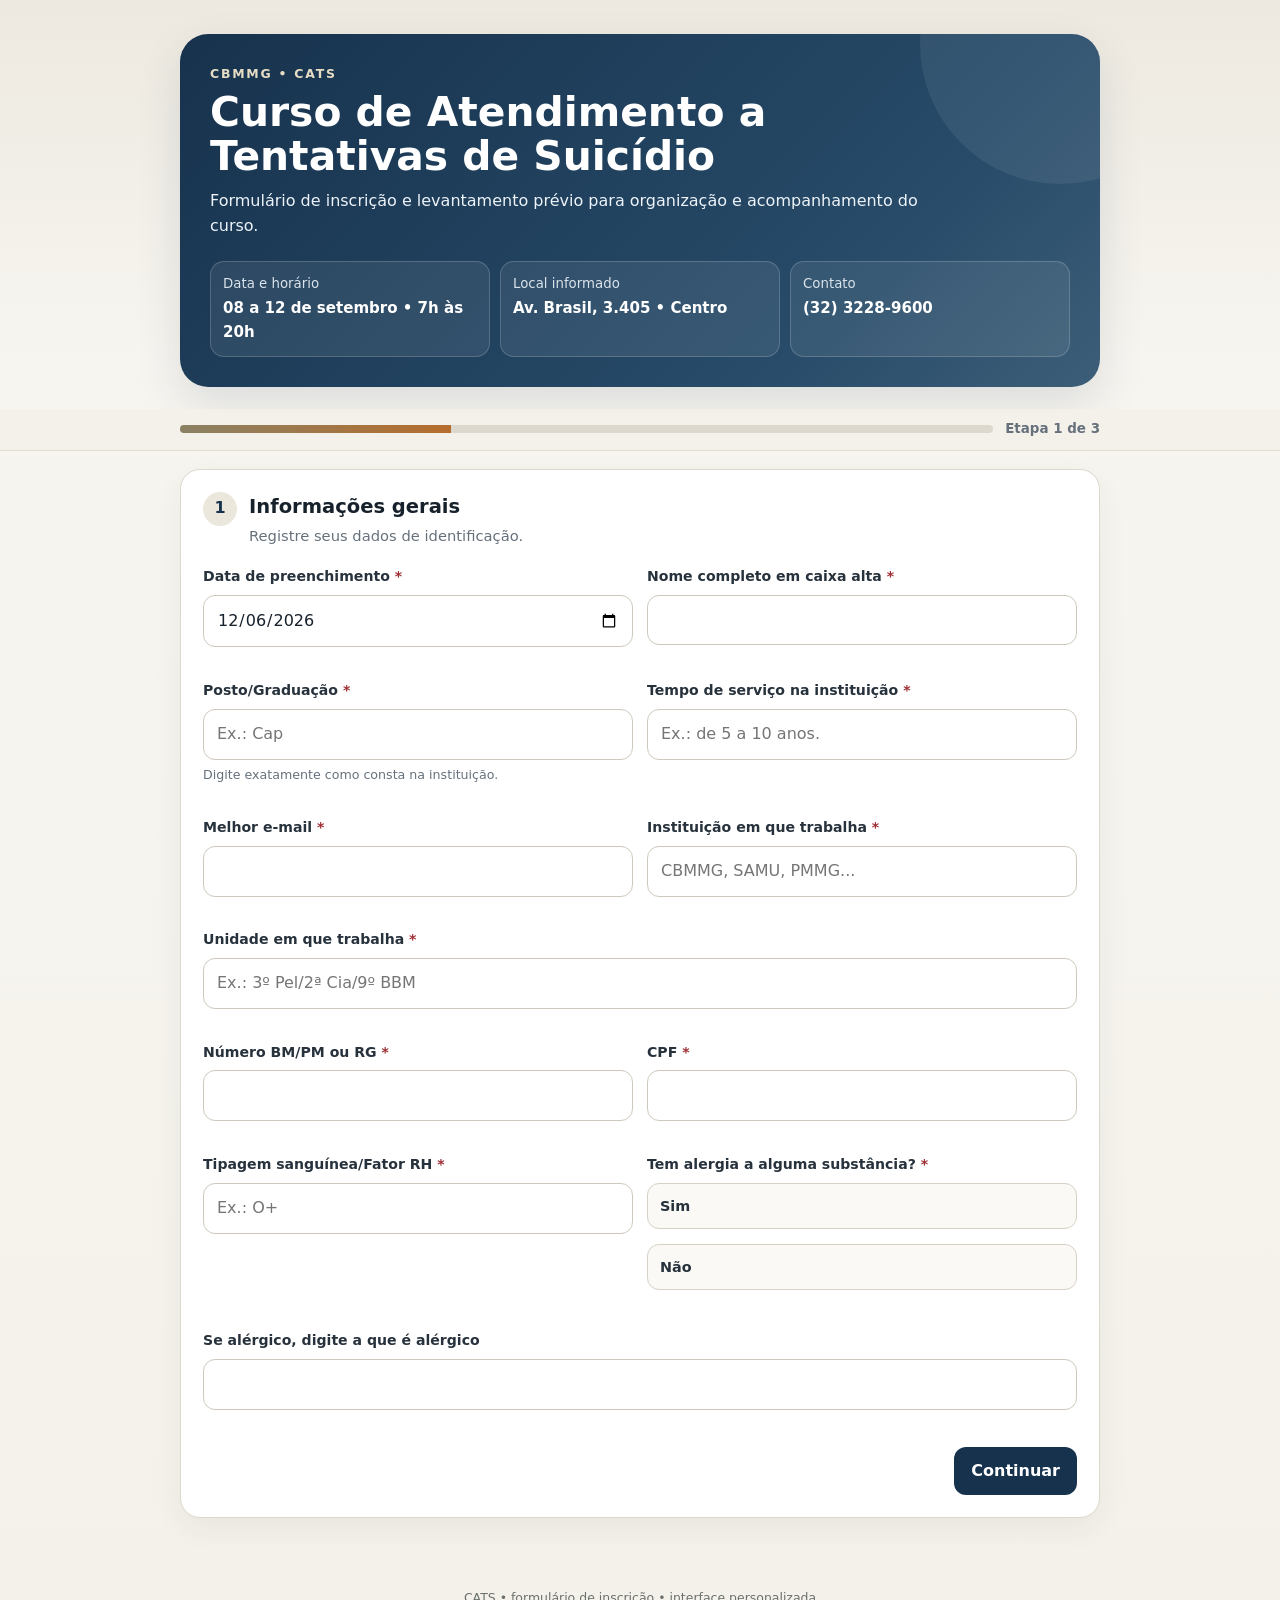
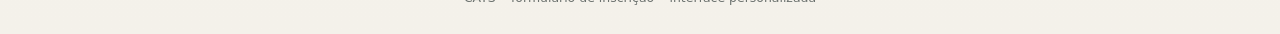
==== legacy.html @ ce4c8bb7 "Finaliza interface CATS e mapeamento Google Forms" ====
<!doctype html>
<html lang="pt-BR">
<head>
  <meta charset="utf-8">
  <meta name="viewport" content="width=device-width,initial-scale=1,viewport-fit=cover">
  <meta name="theme-color" content="#17324d">
  <meta name="robots" content="noindex,nofollow,noarchive">
  <title>CATS | Inscrição</title>
  <style>
    :root{
      --bg:#f4f1ea;--surface:#ffffff;--ink:#17212b;--muted:#66717c;
      --brand:#17324d;--brand2:#8b8164;--accent:#b56d2d;--line:#ddd8cd;
      --ok:#1f7a55;--danger:#9f2f35;--shadow:0 18px 46px rgba(23,50,77,.12);
      --radius:20px;--max:920px;
    }
    *{box-sizing:border-box}
    html{scroll-behavior:smooth}
    body{margin:0;background:linear-gradient(180deg,#ede9e0 0,#f7f5f0 360px,var(--bg) 100%);color:var(--ink);font-family:Inter,ui-sans-serif,system-ui,-apple-system,"Segoe UI",Roboto,Arial,sans-serif;line-height:1.55}
    button,input,select,textarea{font:inherit}
    a{color:inherit}
    .shell{width:min(calc(100% - 28px),var(--max));margin:auto}
    .hero{padding:34px 0 22px}
    .hero-card{position:relative;overflow:hidden;background:linear-gradient(135deg,var(--brand),#274b69 72%,#3d5e78);color:#fff;border-radius:28px;padding:30px;box-shadow:var(--shadow)}
    .hero-card:after{content:"";position:absolute;width:280px;height:280px;border-radius:50%;right:-100px;top:-130px;background:rgba(255,255,255,.07)}
    .eyebrow{font-size:.78rem;font-weight:800;letter-spacing:.14em;text-transform:uppercase;color:#e7ddc5}
    h1{font-size:clamp(1.75rem,4vw,2.55rem);line-height:1.08;margin:.4rem 0 .7rem;max-width:720px}
    .lead{max-width:760px;color:#edf3f8;margin:0;font-size:1rem}
    .event-grid{display:grid;grid-template-columns:repeat(3,1fr);gap:10px;margin-top:22px}
    .event-chip{border:1px solid rgba(255,255,255,.18);background:rgba(255,255,255,.08);border-radius:14px;padding:12px}
    .event-chip small{display:block;color:#d9e3eb;margin-bottom:3px}.event-chip strong{display:block;font-size:.94rem}
    .progress-wrap{position:sticky;top:0;z-index:10;background:rgba(244,241,234,.94);backdrop-filter:blur(12px);border-bottom:1px solid rgba(139,129,100,.17);padding:10px 0}
    .progress-row{display:flex;align-items:center;gap:12px}
    .progress-track{height:8px;flex:1;background:#ddd8cd;border-radius:999px;overflow:hidden}.progress-bar{height:100%;width:33.33%;background:linear-gradient(90deg,var(--brand2),var(--accent));transition:width .25s ease}
    .progress-label{font-size:.84rem;color:var(--muted);white-space:nowrap;font-weight:700}
    main{padding:18px 0 54px}
    .card{background:var(--surface);border:1px solid var(--line);border-radius:var(--radius);box-shadow:0 10px 30px rgba(39,44,51,.06);padding:22px;margin-bottom:16px}
    .section-head{display:flex;gap:12px;align-items:flex-start;margin-bottom:18px}.step-badge{width:34px;height:34px;border-radius:50%;display:grid;place-items:center;flex:0 0 34px;background:#ece7dc;color:var(--brand);font-weight:900}.section-head h2{margin:0;font-size:1.22rem}.section-head p{margin:3px 0 0;color:var(--muted);font-size:.92rem}
    .grid{display:grid;grid-template-columns:repeat(2,minmax(0,1fr));gap:14px}.span-2{grid-column:1/-1}
    .field label,.q-title{display:block;font-size:.88rem;font-weight:800;margin:0 0 7px;color:#27323c}.req{color:var(--danger)}
    input,select,textarea{width:100%;border:1px solid #cfc9bd;background:#fff;border-radius:12px;padding:12px 13px;color:var(--ink);outline:none;transition:border-color .15s,box-shadow .15s}
    textarea{min-height:106px;resize:vertical}
    input:focus,select:focus,textarea:focus{border-color:#8d765b;box-shadow:0 0 0 4px rgba(181,109,45,.11)}
    .choice-row{display:grid;gap:8px}.choice{position:relative}.choice input{position:absolute;opacity:0;pointer-events:none}.choice span{display:block;border:1px solid #d7d1c5;border-radius:12px;padding:11px 12px;background:#faf9f6;cursor:pointer;font-size:.9rem}.choice input:checked+span{border-color:#8d765b;background:#f2ede4;box-shadow:inset 0 0 0 1px #8d765b}
    .hint{font-size:.79rem;color:var(--muted);margin-top:5px}
    .step{display:none}.step.active{display:block}
    .actions{display:flex;justify-content:space-between;gap:10px;margin-top:18px}.actions.end{justify-content:flex-end}
    .btn{border:0;border-radius:12px;padding:12px 17px;font-weight:850;cursor:pointer}.btn-primary{background:var(--brand);color:#fff}.btn-secondary{background:#eae6dd;color:var(--brand)}.btn[disabled]{opacity:.48;cursor:not-allowed}
    .notice{border-radius:14px;padding:13px 14px;font-size:.88rem;margin:12px 0}.notice.warn{background:#fff5e7;border:1px solid #efd1a8;color:#71491f}.notice.info{background:#eef4f8;border:1px solid #ccdce7;color:#29495f}.notice.ok{background:#edf8f2;border:1px solid #c8e7d8;color:#245b43}
    .clinical-grid{display:grid;gap:16px}.clinical-item{border:1px solid var(--line);border-radius:16px;padding:16px;background:#fbfaf7}.clinical-item strong{display:block;margin-bottom:10px;font-size:.98rem;color:var(--brand)}
    .invalid{border-color:var(--danger)!important;box-shadow:0 0 0 3px rgba(159,47,53,.10)!important}.error{font-size:.78rem;color:var(--danger);margin-top:5px;min-height:1.1em}
    .success{display:none;text-align:center;padding:30px 16px}.success.show{display:block}.success-icon{width:58px;height:58px;margin:0 auto 12px;border-radius:50%;display:grid;place-items:center;background:#e8f5ee;color:var(--ok);font-weight:900;font-size:1.4rem}.success h2{margin:0 0 6px}.success p{color:var(--muted);margin:0}
    .footer{color:#6b716e;text-align:center;font-size:.78rem;padding:0 0 26px}.status-dot{display:inline-block;width:8px;height:8px;border-radius:50%;background:var(--ok);margin-right:6px}
    iframe[name="google-response"]{display:none;width:0;height:0;border:0}
    @media(max-width:720px){.hero{padding-top:16px}.hero-card{padding:22px;border-radius:22px}.event-grid,.grid{grid-template-columns:1fr}.span-2{grid-column:auto}.event-grid{gap:8px}.card{padding:17px;border-radius:17px}.actions{position:sticky;bottom:0;background:linear-gradient(180deg,rgba(255,255,255,.25),#fff 30%);padding-top:14px}.btn{flex:1}.progress-label{font-size:.78rem}}
    @media(prefers-reduced-motion:reduce){*{scroll-behavior:auto!important;transition:none!important}}
  </style>
</head>
<body>
  <header class="hero">
    <div class="shell">
      <div class="hero-card">
        <div class="eyebrow">CBMMG • CATS</div>
        <h1>Curso de Atendimento a Tentativas de Suicídio</h1>
        <p class="lead">Formulário de inscrição e levantamento prévio para organização e acompanhamento do curso.</p>
        <div class="event-grid" aria-label="Informações do evento">
          <div class="event-chip"><small>Data e horário</small><strong>08 a 12 de setembro • 7h às 20h</strong></div>
          <div class="event-chip"><small>Local informado</small><strong>Av. Brasil, 3.405 • Centro</strong></div>
          <div class="event-chip"><small>Contato</small><strong>(32) 3228-9600</strong></div>
        </div>
      </div>
    </div>
  </header>

  <div class="progress-wrap">
    <div class="shell progress-row">
      <div class="progress-track" aria-hidden="true"><div class="progress-bar" id="progressBar"></div></div>
      <div class="progress-label" id="progressLabel">Etapa 1 de 3</div>
    </div>
  </div>

  <main class="shell">
    <form id="catsForm" action="https://docs.google.com/forms/d/e/1FAIpQLScVj6HESm2cWDN3sNQCaoNOtWSKini7NbSHgiTXemwlyvqAXg/formResponse" method="POST" target="google-response" novalidate>

      <section class="step active" data-step="1">
        <div class="card">
          <div class="section-head"><div class="step-badge">1</div><div><h2>Informações gerais</h2><p>Registre seus dados de identificação.</p></div></div>
          <div class="grid">
            <div class="field"><label for="data">Data de preenchimento <span class="req">*</span></label><input id="data" name="entry.2092238618" type="date" required><div class="error"></div></div>
            <div class="field"><label for="nome">Nome completo em caixa alta <span class="req">*</span></label><input id="nome" name="entry.1067284683" type="text" autocomplete="name" required style="text-transform:uppercase"><div class="error"></div></div>
            <div class="field"><label for="posto">Posto/Graduação <span class="req">*</span></label><input id="posto" name="entry.55438016" type="text" placeholder="Ex.: Cap" required><div class="hint">Digite exatamente como consta na instituição.</div><div class="error"></div></div>
            <div class="field"><label for="tempo">Tempo de serviço na instituição <span class="req">*</span></label><input id="tempo" name="entry.1097052870" type="text" placeholder="Ex.: de 5 a 10 anos." required><div class="error"></div></div>
            <div class="field"><label for="email">Melhor e-mail <span class="req">*</span></label><input id="email" name="entry.1556369182" type="email" autocomplete="email" required><div class="error"></div></div>
            <div class="field"><label for="instituicao">Instituição em que trabalha <span class="req">*</span></label><input id="instituicao" name="entry.479301265" type="text" placeholder="CBMMG, SAMU, PMMG..." required><div class="error"></div></div>
            <div class="field span-2"><label for="unidade">Unidade em que trabalha <span class="req">*</span></label><input id="unidade" name="entry.754065079" type="text" placeholder="Ex.: 3º Pel/2ª Cia/9º BBM" required><div class="error"></div></div>
            <div class="field"><label for="registro">Número BM/PM ou RG <span class="req">*</span></label><input id="registro" name="entry.980795914" type="text" inputmode="numeric" required><div class="error"></div></div>
            <div class="field"><label for="cpf">CPF <span class="req">*</span></label><input id="cpf" name="entry.426148251" type="text" inputmode="numeric" autocomplete="off" maxlength="14" required><div class="error"></div></div>
            <div class="field"><label for="sangue">Tipagem sanguínea/Fator RH <span class="req">*</span></label><input id="sangue" name="entry.1955177918" type="text" placeholder="Ex.: O+" required><div class="error"></div></div>
            <div class="field"><div class="q-title">Tem alergia a alguma substância? <span class="req">*</span></div><div class="choice-row"><label class="choice"><input type="radio" name="entry.192985690" value="Sim." required><span>Sim</span></label><label class="choice"><input type="radio" name="entry.192985690" value="Não."><span>Não</span></label></div><div class="error"></div></div>
            <div class="field span-2"><label for="alergia">Se alérgico, digite a que é alérgico</label><input id="alergia" name="entry.1609773859" type="text"><div class="error"></div></div>
          </div>
          <div class="actions end"><button type="button" class="btn btn-primary" data-next>Continuar</button></div>
        </div>
      </section>

      <section class="step" data-step="2">
        <div class="card">
          <div class="section-head"><div class="step-badge">2</div><div><h2>Habilidades prévias</h2><p>Informações sobre experiência anterior relacionada ao atendimento.</p></div></div>
          <div class="grid">
            <div class="field span-2"><label for="motivo">Por que escolheu participar do CATS? <span class="req">*</span></label><textarea id="motivo" name="entry.537680077" required></textarea><div class="error"></div></div>
            <div class="field span-2"><div class="q-title">Experiência prévia em ocorrência <span class="req">*</span></div><select id="ocorrencia" required><option value="">Selecione...</option><option value="Sim">Sim</option><option value="Não">Não</option></select><div class="error"></div></div>
            <div class="field span-2"><div class="q-title">Já presenciou suicídio completo? <span class="req">*</span></div><select id="presenciou" name="entry.212330805" required><option value="">Selecione...</option><option value="Não.">Não</option><option value="Sim, de 01 a 05 suicídios completos.">Sim, de 01 a 05</option><option value="Sim, mais de 05 suicídios completos.">Sim, mais de 05</option></select><div class="error"></div></div>
          </div>
          <div class="actions"><button type="button" class="btn btn-secondary" data-prev>Voltar</button><button type="button" class="btn btn-primary" data-next>Continuar</button></div>
        </div>
      </section>

      <section class="step" data-step="3">
        <div class="card">
          <div class="section-head"><div class="step-badge">3</div><div><h2>Estado mental prévio</h2><p>Este questionário consiste em 21 grupos de afirmações. Por favor, leia cada uma delas cuidadosamente. Depois, escolha uma frase de cada grupo que melhor descreve o modo como tem se sentido nas últimas duas semanas, incluindo o dia de hoje. Marque o círculo correspondente a afirmação escolhida em cada grupo.</p></div></div>
          <div class="clinical-grid" id="clinicalGrid"></div>
          <div class="notice info" style="margin-top:18px;"><span class="status-dot"></span><strong id="configState">Formulário pronto para envio.</strong></div>
          <div class="actions"><button type="button" class="btn btn-secondary" data-prev>Voltar</button><button type="submit" class="btn btn-primary" id="submitBtn">Enviar inscrição</button></div>
        </div>
      </section>
    </form>

    <section class="card success" id="success" aria-live="polite">
      <div class="success-icon">✓</div><h2>Inscrição registrada</h2><p>Os dados foram enviados com sucesso. Você já pode fechar esta página.</p>
    </section>

    <iframe name="google-response" id="google-response" title="Envio do formulário"></iframe>
  </main>

  <footer class="shell footer">CATS • formulário de inscrição • interface personalizada</footer>

<script>
(() => {
  'use strict';

  const CLINICAL = [
    {
      title: 'Tristeza',
      entry: 'entry.1753222212',
      options: [
        'Não me sinto triste.',
        'Eu me sinto triste grande parte do tempo.',
        'Estou triste o tempo todo.',
        'Estou tão triste e tão infeliz que não consigo suportar.'
      ]
    },
    {
      title: 'Pessimismo',
      entry: 'entry.588393791',
      options: [
        'Não estou desanimado (a) a respeito do meu futuro.',
        'Eu me sinto mais desanimado (a) a respeito do meu futuro do que de costume.',
        'Não espero que as coisas dêem certo para mim.',
        'Sinto que não há esperança quanto ao meu futuro. Acho que só vai piorar.'
      ]
    },
    {
      title: 'Perda de prazer',
      entry: 'entry.172540070',
      options: [
        'Continuo sentindo o mesmo prazer que sentia com as coisas de que eu gosto.',
        'Não sinto tanto prazer com as coisas como costumava sentir.',
        'Tenho muito pouco prazer nas coisas que eu costumava gostar.',
        'Não tenho mais nenhum prazer nas coisas que costumava gostar.'
      ]
    },
    {
      title: 'Fracasso passado',
      entry: 'entry.2109138769',
      options: [
        'Não me sinto um (a) fracassado (a).',
        'Tenho fracassado mais do que deveria.',
        'Quando penso no passado, vejo muitos fracassos.',
        'Sinto que como pessoa sou um fracasso total.'
      ]
    },
    {
      title: 'Sentimentos de culpa',
      entry: 'entry.626004811',
      options: [
        'Não me sinto particularmente culpado (a).',
        'Eu me sinto culpado (a) a respeito de várias coisas que eu fiz ou que deveria ser feito.',
        'Eu me sinto culpado (a) a maior parte do tempo.',
        'Eu me sinto culpado (a) o tempo todo.'
      ]
    },
    {
      title: 'Sentimentos de punição',
      entry: 'entry.1430264471',
      options: [
        'Não sinto que estou sendo punido (a).',
        'Sinto que posso ser punido (a).',
        'Eu acho que serei punido (a).',
        'Sinto que estou sendo punido (a).'
      ]
    },
    {
      title: 'Auto-estima',
      entry: 'entry.1546183328',
      options: [
        'Eu me sinto como sempre me senti em relação a mim mesmo (a).',
        'Perdi a confiança em mim mesmo (a).',
        'Estou desapontado (a) comigo mesmo (a).',
        'Não gosto de mim.'
      ]
    },
    {
      title: 'Autocrítica',
      entry: 'entry.448436485',
      options: [
        'Não me critico e não me culpo mais do que o habitual.',
        'Estou sendo mais crítico (a) comigo (a) mesmo (a).',
        'Eu me critico por todos os meus erros.',
        'Eu me critico por tudo de ruim que acontece.'
      ]
    },
    {
      title: 'Pensamentos ou desejos suicidas',
      entry: 'entry.879149456',
      options: [
        'Não tenho nenhum pensamento de me matar.',
        'Tenho pensamentos de me matar, mas não levaria isso adiante.',
        'Gostaria de matar.',
        'Eu me mataria se tivesse oportunidade.'
      ]
    },
    {
      title: 'Choro',
      entry: 'entry.1451960436',
      options: [
        'Não choro mais do que chorava antes.',
        'Choro mais agora do que costumava chorar.',
        'Choro por qualquer coisinha.',
        'Sinto vontade de chorar mas não consigo.'
      ]
    },
    {
      title: 'Agitação',
      entry: 'entry.952873920',
      options: [
        'Não me sinto mais inquieto (a) ou agitado (a) do que me sentia antes.',
        'Eu me sinto mais inquieto (a) ou agitado (a) do que me sentia antes.',
        'Eu me sinto tão inquieto (a) ou agitado (a) que é difícil ficar parado (a).',
        'Estou tão inquieto (a) ou agitado (a) que tenho que estar sempre me mexendo ou fazendo alguma coisa.'
      ]
    },
    {
      title: 'Perda de interesse',
      entry: 'entry.19603155',
      options: [
        'Não perdi o interesse por outras pessoas ou por minhas atividades.',
        'Estou menos interessados pelas outras pessoas ou coisas do que costumava estar.',
        'Perdi quase todo o interesse por outras pessoas ou coisas.',
        'É difícil me interessar por alguma coisa.'
      ]
    },
    {
      title: 'Indecisão',
      entry: 'entry.1522491269',
      options: [
        'Tomo minhas decisões tão bem quanto antes.',
        'Acho mais difícil tomar decisões agora do que antes.',
        'Tenho muito mais dificuldades em tomar decisões agora do que antes.',
        'Tenho dificuldade para tomar qualquer decisão.'
      ]
    },
    {
      title: 'Desvalorização',
      entry: 'entry.1597806296',
      options: [
        'Não me sinto sem valor.',
        'Não me considero hoje tão útil ou não me valorizo como antes.',
        'Eu me sinto com menos valor quando me comparo com outras pessoas.',
        'Eu me sinto completamente sem valor.'
      ]
    },
    {
      title: 'Falta de energia',
      entry: 'entry.560381527',
      options: [
        'Tenho tanta energia hoje como sempre tive.',
        'Tenho menos energia do que costumava ter.',
        'Não tenho energia suficiente para fazer muita coisa.',
        'Não tenho energia suficiente para nada.'
      ]
    },
    {
      title: 'Alterações no padrão de sono',
      entry: 'entry.258157143',
      options: [
        'Não percebi nenhuma mudança no meu sono.',
        'Durmo um pouco mais do que o habitual.',
        'Durmo um pouco menos do que o habitual.',
        'Durmo muito mais do que o habitual.',
        'Durmo muito menos do que o habitual.',
        'Durmo a maior parte do dia.',
        'Acordo 1 ou 2 horas mais cedo e não consigo voltar a dormir.'
      ]
    },
    {
      title: 'Irritabilidade',
      entry: '',
      options: [
        'Não estou mais irritado (a) do que o habitual.',
        'Estou mais irritado (a) do que o habitual.',
        'Estou muito mais irritado (a) do que o habitual.',
        'Fico irritado (a) o tempo todo.'
      ]
    },
    {
      title: 'Alterações de apetite',
      entry: 'entry.2014346604',
      options: [
        'Não percebi nenhuma mudança no meu apetite.',
        'Meu apetite está um pouco menor do que o habitual.',
        'Meu apetite está um pouco maior do que o habitual.',
        'Meu apetite está muito menor do que antes.',
        'Meu apetite está muito maior do que antes.',
        'Não tenho nenhum apetite.',
        'Quero comer o tempo todo.'
      ]
    },
    {
      title: 'Dificuldade de concentração',
      entry: 'entry.212347542',
      options: [
        'Posso me concentrar tão bem quanto antes.',
        'Não posso me concentrar tão bem como habitualmente.',
        'É muito difícil manter a concentração em alguma coisa por muito tempo.',
        'Eu acho que não consigo me concentrar em nada.'
      ]
    },
    {
      title: 'Cansaço ou fadiga',
      entry: 'entry.692226779',
      options: [
        'Não estou mais cansado (a) ou fatigado (a) do que o habitual.',
        'Fico cansado (a) ou fatigado (a) mais facilmente do que o habitual.',
        'Eu me sinto cansado (a) ou fatigado (a) para fazer muitas coisas que costumava fazer.',
        'Eu me sinto muito cansado (a) ou fatigado (a) para fazer a maioria das coisas que costumava fazer.'
      ]
    },
    {
      title: 'Perda de interesse por sexo',
      entry: 'entry.1253671366',
      options: [
        'Não notei qualquer mudança recente no meu interesse por sexo.',
        'Estou menos interessado (a) em sexo do que costumava estar.',
        'Estou muito menos interessado (a) em sexo agora.',
        'Perdi completamente o interesse por sexo.'
      ]
    }
  ];

  const $ = s => document.querySelector(s);
  const $$ = s => [...document.querySelectorAll(s)];
  let step = 1;
  const maxStep = 3;

  const grid = $('#clinicalGrid');
  grid.innerHTML = CLINICAL.map((item, i) => {
    const fieldName = item.entry ? item.entry : `temp_clinical_${i}`;
    const optionsHtml = item.options.map(opt => `
      <label class="choice">
        <input type="radio" name="${fieldName}" value="${opt.replace(/"/g, '&quot;')}" required>
        <span>${opt}</span>
      </label>
    `).join('');

    return `
      <article class="clinical-item field">
        <strong>${String(i + 1).padStart(2, '0')}. ${item.title} <span class="req">*</span></strong>
        <div class="choice-row">
          ${optionsHtml}
        </div>
        <div class="error"></div>
      </article>
    `;
  }).join('');

  function showStep(n){
    step = Math.min(maxStep, Math.max(1, n));
    $$('.step').forEach(el => el.classList.toggle('active', Number(el.dataset.step) === step));
    $('#progressBar').style.width = `${step / maxStep * 100}%`;
    $('#progressLabel').textContent = `Etapa ${step} de ${maxStep}`;
    window.scrollTo({top: Math.max(0, document.querySelector('.progress-wrap').offsetTop), behavior: 'smooth'});
  }

  function clearError(el){
    el.classList.remove('invalid');
    const box = el.closest('.field')?.querySelector('.error');
    if(box) box.textContent = '';
  }

  function setError(el, msg){
    el.classList.add('invalid');
    const box = el.closest('.field')?.querySelector('.error');
    if(box) box.textContent = msg;
  }

  function validateCurrent(){
    const root = document.querySelector(`.step[data-step="${step}"]`);
    let first = null;
    root.querySelectorAll('[required]').forEach(el => {
      clearError(el);
      let valid = true;
      if(el.type === 'radio'){
        valid = !!root.querySelector(`input[name="${CSS.escape(el.name)}"]:checked`);
      } else {
        valid = !!String(el.value || '').trim() && el.checkValidity();
      }
      if(!valid && !first){ 
        first = el; 
        setError(el, 'Selecione uma opção para continuar.'); 
      }
    });
    if(first){ 
      first.focus(); 
      return false; 
    }
    return true;
  }

  $$('[data-next]').forEach(b => b.addEventListener('click', () => { if(validateCurrent()) showStep(step + 1); }));
  $$('[data-prev]').forEach(b => b.addEventListener('click', () => showStep(step - 1)));
  $$('input,select,textarea').forEach(el => el.addEventListener('input', () => clearError(el)));

  $('#nome').addEventListener('input', e => { e.target.value = e.target.value.toUpperCase(); });
  $('#cpf').addEventListener('input', e => {
    let v = e.target.value.replace(/\D/g, '').slice(0, 11);
    v = v.replace(/(\d{3})(\d)/, '$1.$2').replace(/(\d{3})(\d)/, '$1.$2').replace(/(\d{3})(\d{1,2})$/, '$1-$2');
    e.target.value = v;
  });

  const d = $('#data'); 
  if(!d.value){
    const now = new Date();
    const local = new Date(now - now.getTimezoneOffset() * 60000);
    d.value = local.toISOString().slice(0, 10);
  }

  const CONFIG_READY = true;

  let submitted = false;
  $('#catsForm').addEventListener('submit', e => {
    if(!CONFIG_READY){
      e.preventDefault();
      alert('A integração ainda não está pronta.');
      return;
    }
    if(!validateCurrent()){
      e.preventDefault();
      return;
    }
    submitted = true;
    $('#submitBtn').disabled = true;
    $('#submitBtn').textContent = 'Enviando...';
  });

  $('#google-response').addEventListener('load', () => {
    if(!submitted) return;
    $('#catsForm').style.display = 'none';
    $('#success').classList.add('show');
    window.scrollTo({top: 0, behavior: 'smooth'});
  });
})();
</script>
</body>
</html>
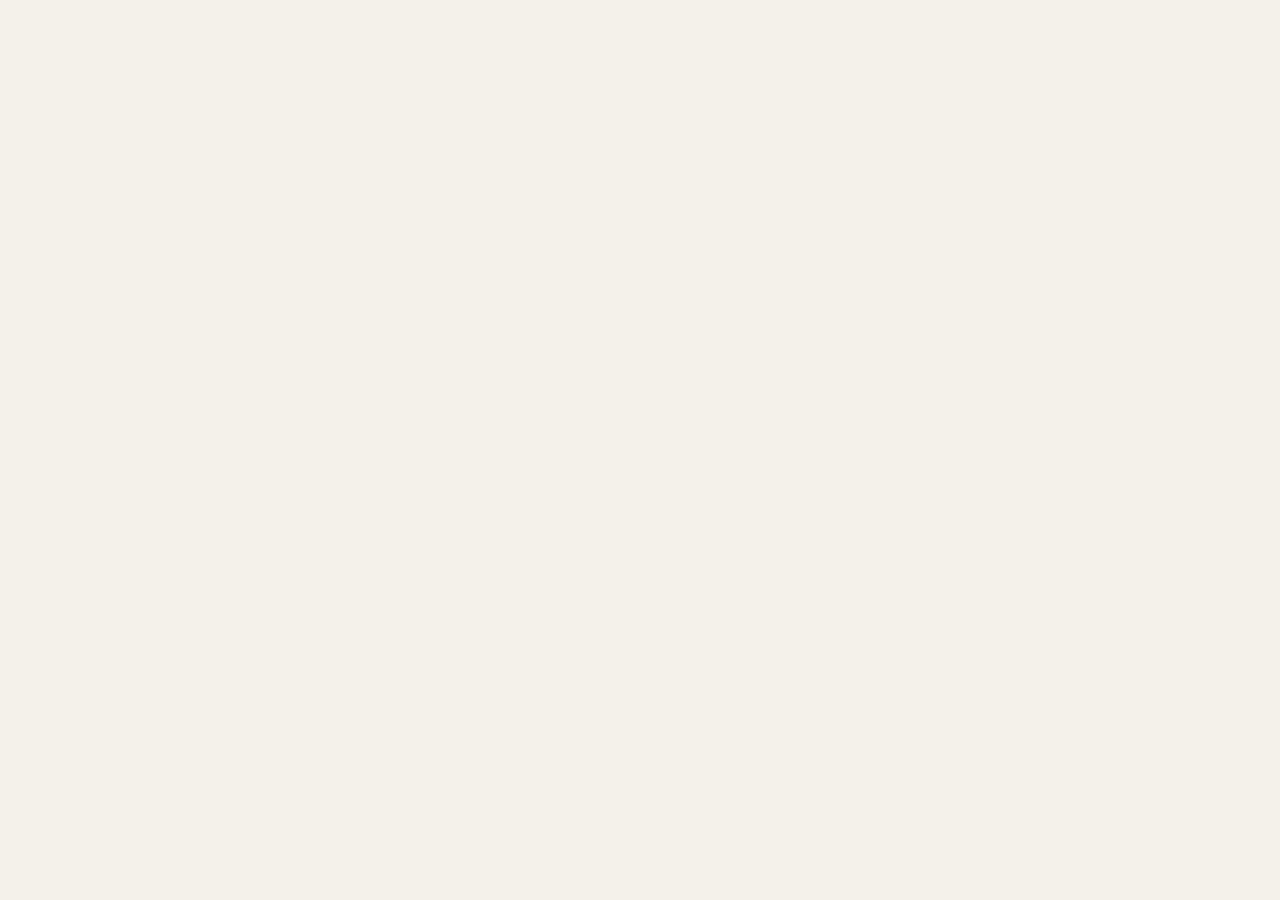
==== commit 94490ae2: "Publica VIII CATS Pouso Alegre após auditorias 30/30 e 90/90" ====
--- a/legacy.html
+++ b/legacy.html
@@ -55,6 +55,15 @@
     @media(prefers-reduced-motion:reduce){*{scroll-behavior:auto!important;transition:none!important}}
   </style>
 </head>
+
+<script data-cats-legacy-guard="1">
+(()=>{
+  try{
+    const s=JSON.parse(sessionStorage.getItem('cats_pa_auth_v1')||'null');
+    if(!s||s.authenticated!==true||Date.now()>=Number(s.expiresAt||0)){location.replace('precurso.html');}
+  }catch{location.replace('precurso.html');}
+})();
+</script>
 <body>
   <header class="hero">
     <div class="shell">
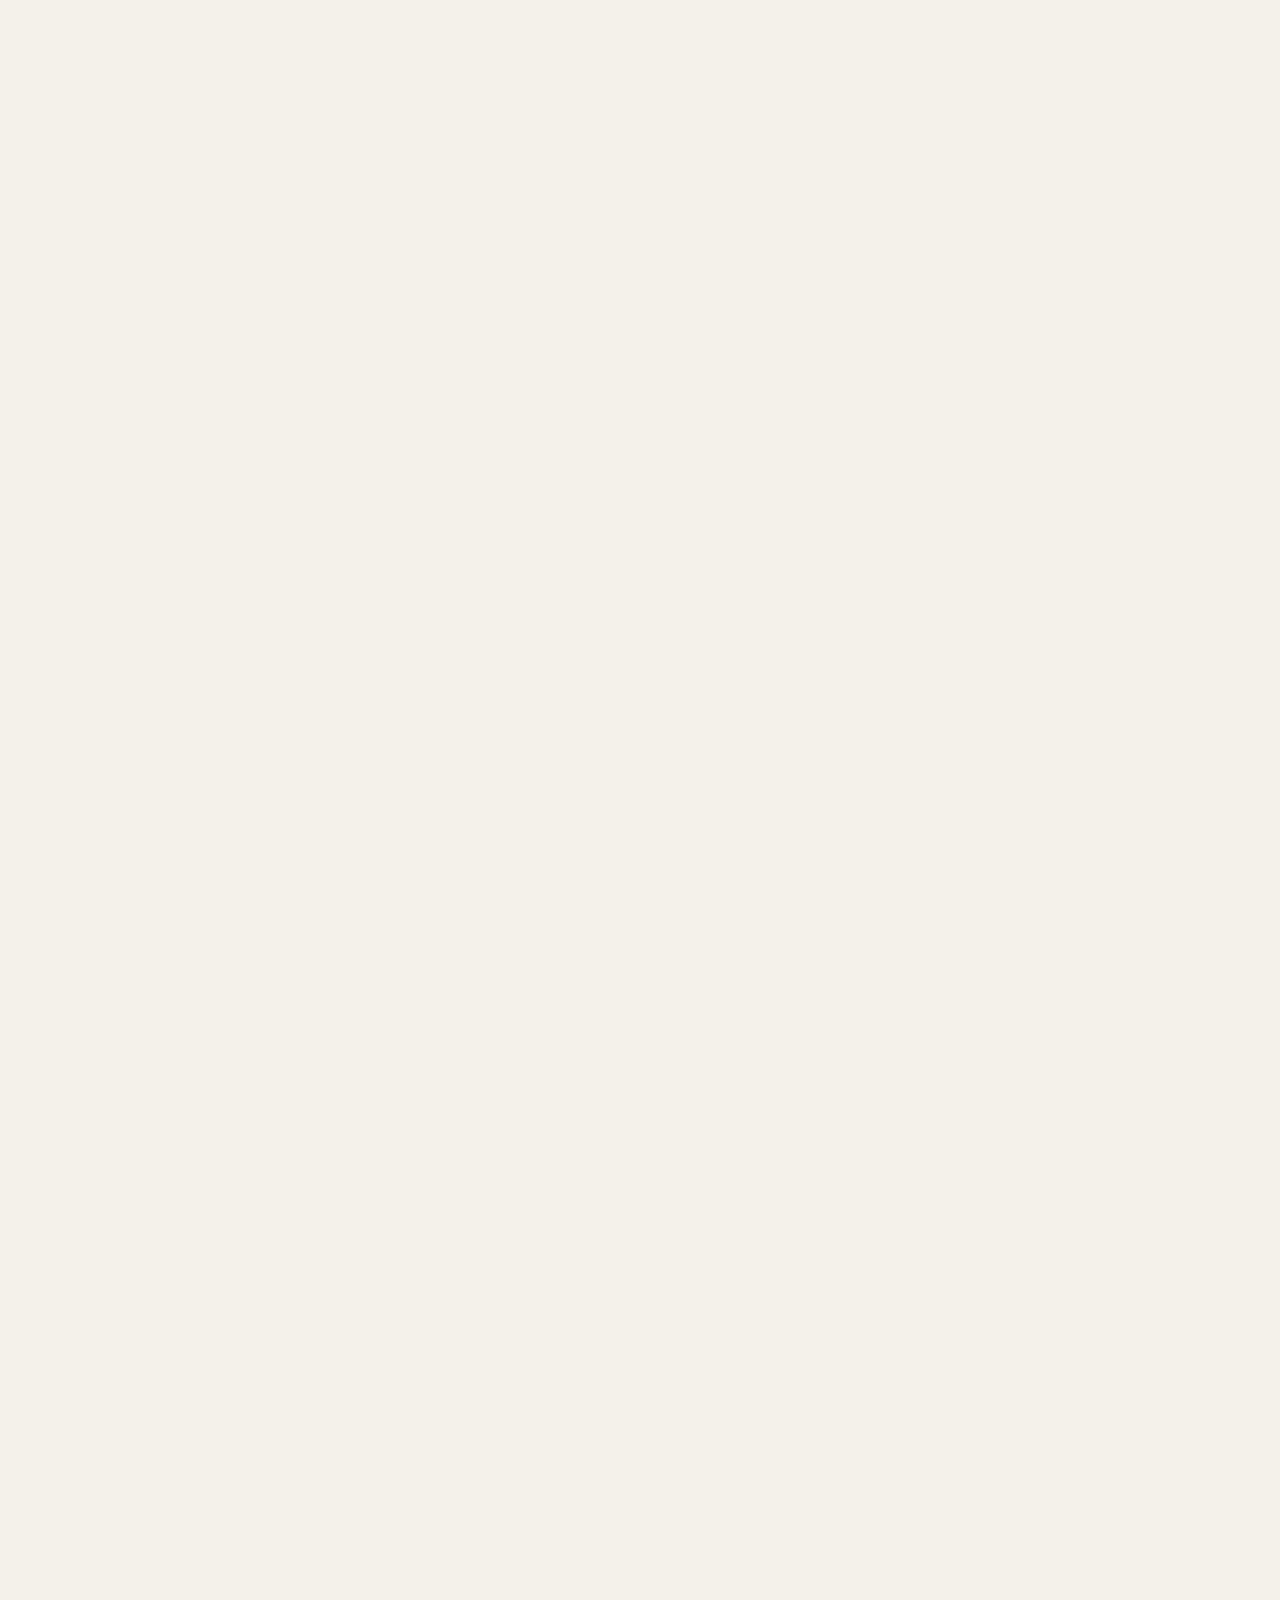
==== commit 2867f6a0: "Release: pré-curso r10 com persistência auditada" ====
--- a/legacy.html
+++ b/legacy.html
@@ -472,9 +472,10 @@
 
   $('#google-response').addEventListener('load', () => {
     if(!submitted) return;
-    $('#catsForm').style.display = 'none';
-    $('#success').classList.add('show');
-    window.scrollTo({top: 0, behavior: 'smooth'});
+    // O load do iframe confirma apenas que o Google respondeu ao POST.
+    // Sucesso só pode ser exibido após confirmação independente da linha
+    // materializada na planilha oficial, feita por precurso.html.
+    $('#submitBtn').textContent = 'Confirmando gravação...';
   });
 })();
 </script>
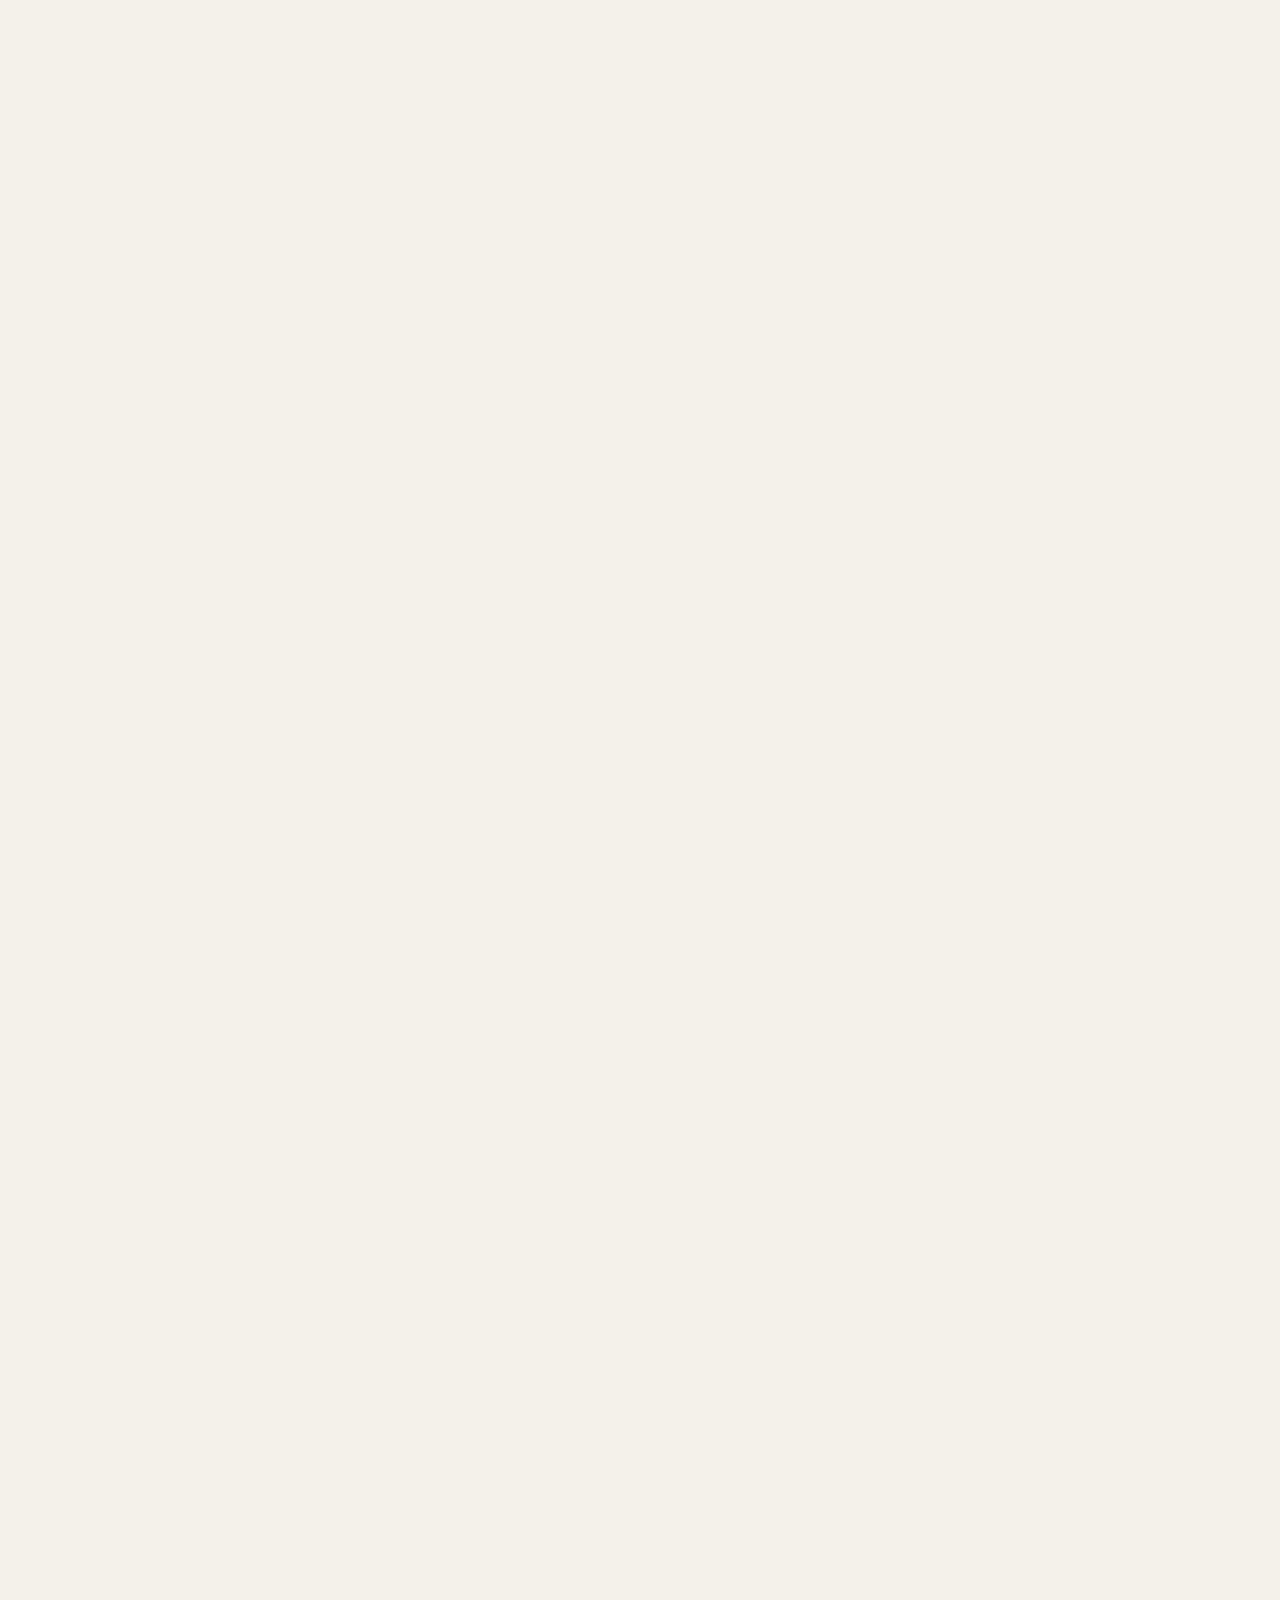
==== commit 0fd751f4: "fix: materialize canonical CPF submission contract" ====
--- a/legacy.html
+++ b/legacy.html
@@ -465,6 +465,10 @@
       e.preventDefault();
       return;
     }
+    // O campo é mascarado apenas para UX. O contrato do Google Forms e da
+    // verificação de persistência usa CPF canônico com 11 dígitos.
+    const cpfField = $('#cpf');
+    if(cpfField) cpfField.value = cpfField.value.replace(/\D/g, '').slice(0, 11);
     submitted = true;
     $('#submitBtn').disabled = true;
     $('#submitBtn').textContent = 'Enviando...';
